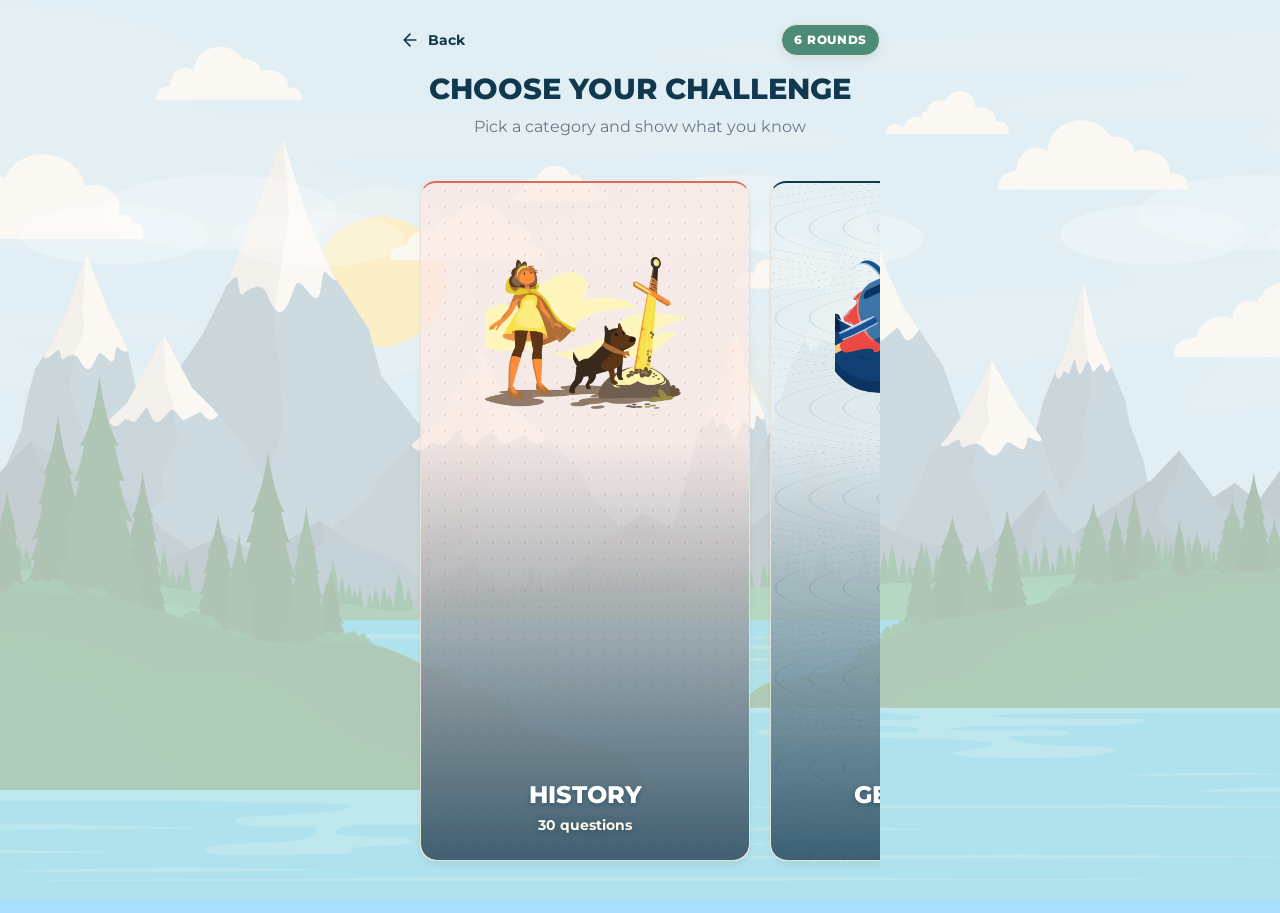
==== categories.html @ e0f42712 "Final project submission" ====
<!DOCTYPE html>
<html lang="en">
<head>
	<!-- Ilagay ito sa loob ng <head> -->
	<meta charset="UTF-8">
	<meta name="viewport" content="width=device-width, initial-scale=1.0">
	<meta name="theme-color" content="#F9F5EE">
	<meta name="description" content="Choose a Pinoy Quiz category and show what you know.">
	<title data-i18n="categoriesPageTitle">Choose a Category | Pinoy Quiz</title>
	<link rel="manifest" href="manifest.json">
	<link rel="stylesheet" href="style.css">
	<link rel="stylesheet" href="categories.css">
	<link rel="stylesheet" href="https://cdnjs.cloudflare.com/ajax/libs/font-awesome/6.5.2/css/all.min.css">
	<script src="i18n.js" defer></script>
	<script src="audio-controller.js" defer></script>
</head>

<body>
	<div class="clouds" aria-hidden="true"></div>
	<main class="categories-page categories-screen">
		<div class="page-toolbar">
			<a class="back-link" href="home.html">
				<svg aria-hidden="true" viewBox="0 0 24 24" fill="none">
					<path d="M19 12H5m0 0 7 7m-7-7 7-7" stroke="currentColor" stroke-width="2" stroke-linecap="round" stroke-linejoin="round" />
				</svg>
				<span data-i18n="back">Back</span>
			</a>
			<span class="rounds-badge" data-i18n="rounds" data-i18n-count="6">6 ROUNDS</span>
		</div>

		<header class="page-heading">
			<h1 data-i18n="categoriesHeading">PILI NG HAMON</h1>
			<p data-i18n="categoriesSubtitle">Pick a category and show what you know</p>
		</header>

		<section class="category-grid" aria-label="Quiz categories">
			<a class="category-card" href="quiz.html?category=HISTORY">
				<div class="category-content">
					<div class="card-animation"><img src="assets/animations/history.webp" alt="History"></div>
					<div class="category-copy">
						<span class="category-name" data-i18n="history">HISTORY</span>
						<span class="category-count" data-i18n="questionCount" data-i18n-count="30">30 questions</span>
					</div>
				</div>
			</a>
			<a class="category-card" href="quiz.html?category=GEOGRAPHY">
				<div class="category-content">
					<div class="card-animation"><img src="assets/animations/geography.webp" alt="Geography"></div>
					<div class="category-copy">
						<span class="category-name" data-i18n="geography">GEOGRAPHY</span>
						<span class="category-count" data-i18n="questionCount" data-i18n-count="30">30 questions</span>
					</div>
				</div>
			</a>
			<a class="category-card" href="quiz.html?category=MUSIC%2FARTS">
				<div class="category-content">
					<div class="card-animation"><img src="assets/animations/music_arts.webp" alt="Music and Arts"></div>
					<div class="category-copy">
						<span class="category-name" data-i18n="musicArts">MUSIC/ARTS</span>
						<span class="category-count" data-i18n="questionCount" data-i18n-count="30">30 questions</span>
					</div>
				</div>
			</a>
			<a class="category-card" href="quiz.html?category=SOCIAL%20CULTURE">
				<div class="category-content">
					<div class="card-animation"><img src="assets/animations/social_culture.webp" alt="Social Culture"></div>
					<div class="category-copy">
						<span class="category-name" data-i18n="socialCulture">SOCIAL CULTURE</span>
						<span class="category-count" data-i18n="questionCount" data-i18n-count="30">30 questions</span>
					</div>
				</div>
			</a>
			<a class="category-card" href="quiz.html?category=FOOD">
				<div class="category-content">
					<div class="card-animation"><img src="assets/animations/food.webp" alt="Food"></div>
					<div class="category-copy">
						<span class="category-name" data-i18n="food">FOOD</span>
						<span class="category-count" data-i18n="questionCount" data-i18n-count="30">30 questions</span>
					</div>
				</div>
			</a>
			<a class="category-card" href="quiz.html?category=LOGO%20QUIZ">
				<div class="category-content">
					<div class="card-animation"><img src="assets/animations/logo.webp" alt="Logo Quiz"></div>
					<div class="category-copy">
						<span class="category-name" data-i18n="logoQuiz">LOGO QUIZ</span>
						<span class="category-count" data-i18n="questionCount" data-i18n-count="30">30 questions</span>
					</div>
				</div>
			</a>
		</section>
	</main>
	<audio id="background-audio" loop preload="auto" hidden></audio>
</body>
</html>
---- style.css ----
@import url("https://fonts.googleapis.com/css2?family=Montserrat:wght@400;500;600;700;800;900&display=swap");

:root {
    color-scheme: light;
    font-family: "Montserrat", "Trebuchet MS", sans-serif;
    font-synthesis: none;
    text-rendering: optimizeLegibility;
    -webkit-font-smoothing: antialiased;
    -moz-osx-font-smoothing: grayscale;

    --navy: #10384F;
    --white: #FFFFFF;
    --light-cream: #F9F5EE;
    --border-grey: #E8E2D6;
    --gold-accent: #F4B942;
    --muted-green: #4C8B77;
    --soft-red: #DD6B55;
    --text-grey: #687887;
}

* {
    box-sizing: border-box;
}

html {
    min-height: 100%;
}

body {
    position: relative;
    isolation: isolate;
    min-width: 320px;
    min-height: 100vh;
    min-height: 100svh;
    margin: 0;
    padding: 0;
    background-color: #A8DEFF;
    background-image:
        linear-gradient(rgba(249, 245, 238, 0.7), rgba(249, 245, 238, 0.7)),
        url("assets/decor/mountain-landscape.svg");
    background-size: cover;
    background-position: center;
    background-attachment: fixed;
    color: var(--navy);
}

h1,
h2,
h3,
h4,
h5,
h6 {
    font-family: "Montserrat", "Trebuchet MS", sans-serif;
    font-weight: 800;
    text-align: center;
    text-transform: uppercase;
}

.clouds {
    position: fixed;
    z-index: -1;
    top: 7%;
    left: 0;
    width: 200%;
    height: 220px;
    background-image:
        radial-gradient(ellipse 95px 30px at 22% 78%, rgba(255, 255, 255, 0.62) 98%, transparent 100%),
        radial-gradient(ellipse 120px 38px at 42% 68%, rgba(255, 255, 255, 0.58) 98%, transparent 100%),
        radial-gradient(ellipse 88px 28px at 61% 80%, rgba(255, 255, 255, 0.62) 98%, transparent 100%);
    background-repeat: repeat-x;
    background-size: 520px 220px;
    animation: drift 60s linear infinite;
    opacity: 0.48;
    pointer-events: none;
}

@keyframes drift {
    from { transform: translateX(0); }
    to { transform: translateX(-50%); }
}

.loading-spinner {
    position: fixed;
    z-index: 10000;
    inset: 0;
    display: grid;
    place-items: center;
    background: rgba(249, 245, 238, 0.78);
    -webkit-backdrop-filter: blur(3px);
    backdrop-filter: blur(3px);
    opacity: 0;
    visibility: hidden;
    pointer-events: none;
    transition: opacity 240ms ease, visibility 0s linear 240ms;
}

.loading-spinner.is-active {
    opacity: 1;
    visibility: visible;
    pointer-events: auto;
    transition: opacity 240ms ease;
}

.loading-spinner__ring {
    width: 52px;
    height: 52px;
    border: 4px solid color-mix(in srgb, var(--navy) 18%, transparent);
    border-top-color: var(--navy);
    border-right-color: var(--gold-accent);
    border-radius: 50%;
    animation: loading-spin 720ms linear infinite;
}

@keyframes loading-spin {
    to { transform: rotate(360deg); }
}

button {
    font: inherit;
}

.app-container {
    position: relative;
    isolation: isolate;
    display: flex;
    flex-direction: column;
    justify-content: center;
    width: min(100% - 40px, 420px);
    min-height: 100vh;
    min-height: 100svh;
    margin: 0 auto;
    padding: 44px 28px 32px;
    border: 1px solid color-mix(in srgb, var(--white) 80%, transparent);
    border-radius: 24px;
    background: rgba(249, 245, 238, 0.68);
    box-shadow: 0 12px 36px color-mix(in srgb, var(--navy) 7%, transparent);
    -webkit-backdrop-filter: blur(10px);
    backdrop-filter: blur(10px);
    text-align: center;
}

.brand {
    display: flex;
    flex-direction: column;
    align-items: center;
    justify-content: center;
    gap: 10px;
    margin-bottom: 42px;
}

.brand-logo {
    display: block;
    width: 60px;
    height: auto;
}

.brand-copy {
    text-align: center;
}

.brand-name,
.brand p {
    margin: 0;
}

.brand-name {
    font-size: 0.95rem;
    font-weight: 800;
    letter-spacing: 0.08em;
    text-shadow: 0 2px 8px color-mix(in srgb, var(--navy) 16%, transparent);
}

.brand p {
    margin-top: 4px;
    color: var(--text-grey);
    font-size: 0.72rem;
    font-weight: 700;
    letter-spacing: 0.12em;
}

.welcome h1 {
    margin: 0;
    font-size: clamp(2rem, 8vw, 2.65rem);
    line-height: 1.1;
    text-shadow: 0 3px 10px color-mix(in srgb, var(--navy) 14%, transparent);
}

.subtitle {
    max-width: 340px;
    margin: 14px auto 32px;
    color: var(--text-grey);
    font-size: 1rem;
    line-height: 1.6;
}

.menu-list {
    display: grid;
    gap: 14px;
}

.menu-button {
    display: flex;
    align-items: center;
    justify-content: center;
    gap: 12px;
    width: 100%;
    min-height: 62px;
    padding: 16px 20px;
    border: 1px solid var(--border-grey);
    border-radius: 16px;
    background: var(--navy);
    box-shadow: 0 4px 12px color-mix(in srgb, var(--navy) 8%, transparent);
    color: var(--white);
    cursor: pointer;
    font-size: 0.9rem;
    font-weight: 800;
    letter-spacing: 0.06em;
    text-decoration: none;
    transition: all 0.3s ease;
}

.menu-button img {
    display: block;
    flex: 0 0 26px;
    width: 26px;
    height: 26px;
    object-fit: contain;
    filter: invert(76%) sepia(56%) saturate(541%) hue-rotate(357deg) brightness(102%) contrast(94%);
    transition: filter 0.3s ease;
}

.menu-button span {
    line-height: 1.2;
}

.menu-button:hover {
    transform: translateY(-2px);
    box-shadow: 0 7px 16px color-mix(in srgb, var(--navy) 13%, transparent);
    background-color: var(--navy);
    color: var(--white);
}

.menu-button:active {
    transform: translateY(0);
    background-color: var(--navy);
    color: var(--white);
}

.menu-button:hover img,
.menu-button:active img {
    filter: invert(76%) sepia(56%) saturate(541%) hue-rotate(357deg) brightness(102%) contrast(94%);
}

.menu-button:focus-visible {
    outline: 3px solid var(--text-grey);
    outline-offset: 3px;
}

.footer {
    display: flex;
    align-items: center;
    justify-content: center;
    gap: 8px;
    margin-top: 30px;
    color: var(--text-grey);
    font-size: 0.85rem;
}

.status-dot {
    width: 8px;
    height: 8px;
    border-radius: 50%;
    background: var(--muted-green);
}

body .menu-button,
body .option-button,
body .next-button,
body .modal-action,
body .modal-icon-button,
body .back-home,
body .reset-button,
body .home-button {
    background-color: var(--navy);
    border-color: var(--gold-accent);
    color: var(--white);
    box-shadow: 0 5px 0 color-mix(in srgb, var(--navy) 82%, black),
        0 8px 16px color-mix(in srgb, var(--navy) 18%, transparent);
}

body .menu-button img,
body .menu-button:hover img,
body .menu-button:active img {
    filter: invert(76%) sepia(56%) saturate(541%) hue-rotate(357deg) brightness(102%) contrast(94%);
}

body .option-key {
    background: var(--gold-accent);
    color: var(--navy);
}

body .modal-icon-button {
    color: var(--gold-accent);
}

body .menu-button:hover,
body .option-button:hover:not(:disabled),
body .next-button:hover:not(:disabled),
body .modal-action:hover,
body .modal-icon-button:hover,
body .back-home:hover,
body .reset-button:hover,
body .home-button:hover {
    transform: translateY(-2px) scale(1.015);
}

body .menu-button,
body .option-button,
body .next-button,
body .modal-action,
body .modal-icon-button,
body .back-home,
body .reset-button,
body .home-button {
    background-color: var(--navy);
    color: var(--white);
    box-shadow: 0 5px 0 color-mix(in srgb, var(--navy) 82%, black),
        0 8px 16px color-mix(in srgb, var(--navy) 18%, transparent);
}

body .option-key {
    background: var(--gold-accent);
    color: var(--navy);
}

body .modal-icon-button {
    color: var(--gold-accent);
}

body .menu-button:hover,
body .option-button:hover:not(:disabled),
body .next-button:hover:not(:disabled),
body .modal-action:hover,
body .modal-icon-button:hover,
body .back-home:hover,
body .reset-button:hover,
body .home-button:hover {
    transform: translateY(-2px) scale(1.015);
}

@media (max-width: 420px) {
    .app-container {
        width: 90%;
        max-width: 400px;
        padding-top: 32px;
    }

    .brand {
        margin-bottom: 38px;
    }
}

@media (max-width: 380px) {
    .app-container {
        padding-right: 18px;
        padding-left: 18px;
    }

    .menu-list {
        gap: 11px;
    }

    .menu-button {
        min-height: 56px;
        gap: 10px;
        padding: 13px 15px;
        font-size: 0.84rem;
    }

    .menu-button img {
        flex-basis: 24px;
        width: 24px;
        height: 24px;
    }
}

@media (prefers-reduced-motion: reduce) {
    *,
    *::before,
    *::after {
        scroll-behavior: auto !important;
        transition-duration: 0.01ms !important;
    }

    .clouds {
        animation: none;
    }

    .loading-spinner,
    .loading-spinner.is-active {
        transition: none;
    }

    .loading-spinner__ring {
        animation: none;
    }
}
---- categories.css ----
:root {
	--history-tint: #FBE9E4;
	--geography-tint: #E5F0F4;
	--music-arts-tint: #FBE9E4;
	--social-culture-tint: #E5F0EB;
	--food-tint: #FFF2D5;
	--logo-quiz-tint: #E8F0F3;
}

.card {
  background-color: transparent;
  border: 1px solid var(--border-grey);
  color: var(--navy);
  border-radius: 16px;
  box-shadow: 0 4px 6px rgba(0,0,0,0.05);
}

html,
body {
	min-height: 100vh;
	margin: 0;
	padding: 0;
}

.badge {
	background-color: var(--muted-green);
	color: var(--white);
}

.categories-page {
	position: relative;
	isolation: isolate;
	width: min(100% - 40px, 480px);
	min-height: 100vh;
	min-height: 100svh;
	margin: 0 auto;
	padding: 20px 0 32px;
	background-color: transparent !important;
}

.page-toolbar {
	display: flex;
	align-items: center;
	justify-content: space-between;
	min-height: 40px;
}

.back-link {
	display: inline-flex;
	align-items: center;
	gap: 8px;
	min-height: 40px;
	color: var(--navy);
	font-size: 0.9rem;
	font-weight: 700;
	text-decoration: none;
}

.back-link svg {
	display: block;
	width: 20px;
	height: 20px;
}

.back-link:focus-visible {
	border-radius: 4px;
	outline: 3px solid var(--text-grey);
	outline-offset: 3px;
}

.rounds-badge {
	padding: 8px 12px;
	border: 1px solid var(--border-grey);
	border-radius: 999px;
	background: var(--muted-green);
	box-shadow: 0 4px 12px color-mix(in srgb, var(--navy) 8%, transparent);
	color: var(--white);
	font-size: 0.72rem;
	font-weight: 800;
	letter-spacing: 0.06em;
}

.page-heading {
	margin: 12px 0 22px;
	text-align: center;
}

.page-heading h1 {
	margin: 0;
	color: var(--navy);
	font-family: "Montserrat", "Trebuchet MS", sans-serif;
	font-size: 1.8rem;
	font-weight: 800;
	line-height: 1.15;
	text-transform: uppercase;
}

.page-heading p {
	margin: 10px 0 0;
	color: var(--text-grey);
	font-size: 1rem;
	line-height: 1.5;
}

.category-grid {
	position: relative;
	isolation: isolate;
	display: flex;
	flex-direction: row;
	overflow-x: auto;
	scroll-snap-type: x mandatory;
	gap: 20px;
	max-width: 600px;
	height: 80vh;
	margin: 0 auto;
	padding: 20px;
	scrollbar-width: none;
	background-color: transparent !important;
}

.category-grid::-webkit-scrollbar {
	display: none;
}

.category-grid::before {
	position: absolute;
	z-index: -1;
	top: 50%;
	left: 50%;
	width: min(74vw, 340px);
	aspect-ratio: 1;
	border: 1px solid color-mix(in srgb, var(--gold-accent) 14%, transparent);
	border-radius: 50%;
	box-shadow:
		0 0 0 20px color-mix(in srgb, var(--gold-accent) 3%, transparent),
		0 0 0 40px color-mix(in srgb, var(--gold-accent) 2%, transparent);
	content: "";
	pointer-events: none;
	transform: translate(-50%, -50%);
}

.category-card {
	display: flex;
	flex-direction: column;
	align-items: stretch;
	flex: 0 0 75%;
	height: 100%;
	min-height: 360px;
	gap: 0;
	min-width: 0;
	position: relative;
	z-index: 1;
	overflow: hidden;
	padding: 25px;
	scroll-snap-align: center;
	border: 1px solid var(--border-grey);
	border-radius: 16px;
	background: transparent;
	box-shadow: 0 4px 6px rgba(0, 0, 0, 0.05);
	color: var(--navy);
	cursor: pointer;
	font: inherit;
	text-decoration: none;
	transition: transform 160ms ease, box-shadow 160ms ease;
}

.category-card::after {
	position: absolute;
	inset: 38% 0 0;
	border-radius: inherit;
	background: linear-gradient(to bottom, transparent, color-mix(in srgb, var(--navy) 78%, transparent));
	content: "";
	pointer-events: none;
}

.category-card:hover {
	position: relative;
	z-index: 1;
	transform: scale(1.02);
	box-shadow: 0 8px 20px color-mix(in srgb, var(--navy) 16%, transparent);
}

.category-card:active {
	transform: scale(1);
}

.category-card:nth-child(1) {
	border-top: 2px solid var(--soft-red);
}

.category-card:nth-child(2) {
	border-top: 2px solid var(--navy);
}

.category-card:nth-child(3) {
	border-top: 2px solid var(--soft-red);
}

.category-card:nth-child(4) {
	border-top: 2px solid var(--gold-accent);
}

.category-card:nth-child(5) {
	border-top: 2px solid var(--text-grey);
}

.category-card:nth-child(6) {
	border-top: 2px solid var(--navy);
}

.category-card:nth-child(1) {
	background-color: color-mix(in srgb, var(--history-tint) 76%, transparent);
	background-image: radial-gradient(circle, color-mix(in srgb, var(--soft-red) 18%, transparent) 1.4px, transparent 1.5px);
	background-size: 16px 16px;
}

.category-card:nth-child(2) {
	background-color: color-mix(in srgb, var(--geography-tint) 76%, transparent);
	background-image: repeating-radial-gradient(ellipse at 100% 50%, transparent 0 16px, color-mix(in srgb, var(--navy) 9%, transparent) 17px 18px, transparent 19px 34px);
	background-size: 100% 90px;
}

.category-card:nth-child(3) {
	background-color: color-mix(in srgb, var(--music-arts-tint) 76%, transparent);
	background-image:
		radial-gradient(circle at 22% 24%, color-mix(in srgb, var(--soft-red) 15%, transparent) 0 2px, transparent 3px),
		repeating-radial-gradient(circle at 72% 74%, transparent 0 14px, color-mix(in srgb, var(--soft-red) 10%, transparent) 15px 16px, transparent 17px 28px);
}

.category-card:nth-child(4) {
	background-color: color-mix(in srgb, var(--social-culture-tint) 76%, transparent);
	background-image: repeating-linear-gradient(135deg, transparent 0 12px, color-mix(in srgb, var(--muted-green) 11%, transparent) 12px 14px, transparent 14px 26px);
}

.category-card:nth-child(5) {
	background-color: color-mix(in srgb, var(--food-tint) 76%, transparent);
	background-image: conic-gradient(from 30deg at 50% 50%, color-mix(in srgb, var(--gold-accent) 13%, transparent) 0deg 60deg, transparent 60deg 120deg, color-mix(in srgb, var(--gold-accent) 13%, transparent) 120deg 180deg, transparent 180deg 240deg, color-mix(in srgb, var(--gold-accent) 13%, transparent) 240deg 300deg, transparent 300deg 360deg);
	background-size: 28px 28px;
}

.category-card:nth-child(6) {
	background-color: color-mix(in srgb, var(--logo-quiz-tint) 76%, transparent);
	background-image:
		linear-gradient(color-mix(in srgb, var(--navy) 8%, transparent) 1px, transparent 1px),
		linear-gradient(90deg, color-mix(in srgb, var(--navy) 8%, transparent) 1px, transparent 1px);
	background-size: 22px 22px;
}

.category-card:focus-visible {
	outline: 3px solid var(--text-grey);
	outline-offset: 3px;
}

.category-content {
	display: flex;
	flex-direction: column;
	flex: 1;
	align-items: center;
	justify-content: space-between;
	width: 100%;
	position: relative;
	z-index: 1;
}

.card-animation {
	display: flex;
	align-items: center;
	justify-content: center;
	width: 100%;
	height: 250px;
	flex: 0 0 250px;
	overflow: hidden;
	background: transparent;
	}

.card-animation img {
	display: block;
	width: 200px;
	height: 200px;
	border-radius: 16px;
	object-fit: cover;
}

.category-copy {
	display: flex;
	flex-direction: column;
	align-items: center;
	gap: 8px;
	width: 100%;
	min-width: 0;
	text-align: center;
}

.category-name {
	font-size: 1.5rem;
	font-weight: 800;
	line-height: 1.1;
	text-align: center;
	text-wrap: balance;
	color: var(--white);
	text-shadow: 0 2px 5px color-mix(in srgb, var(--navy) 45%, transparent);
}

.category-count {
	color: color-mix(in srgb, var(--white) 88%, var(--gold-accent));
	font-size: 0.9rem;
	font-weight: 700;
	line-height: 1.3;
	text-align: center;
	text-shadow: 0 1px 6px color-mix(in srgb, var(--navy) 55%, transparent);
}

@media (max-width: 420px) {
	.categories-page {
		width: min(100% - 32px, 480px);
		padding-top: 16px;
	}

	.page-heading {
		margin: 10px 0 18px;
	}

	.category-name {
		font-size: 1.25rem;
	}
}

@media (max-width: 349px) {
	.categories-page {
		width: 100%;
		padding: 12px 0 24px;
	}

	.category-grid {
		gap: 14px;
		padding: 16px;
	}
}

@media (prefers-reduced-motion: reduce) {
	.category-card {
		transition-duration: 0.01ms;
	}
}
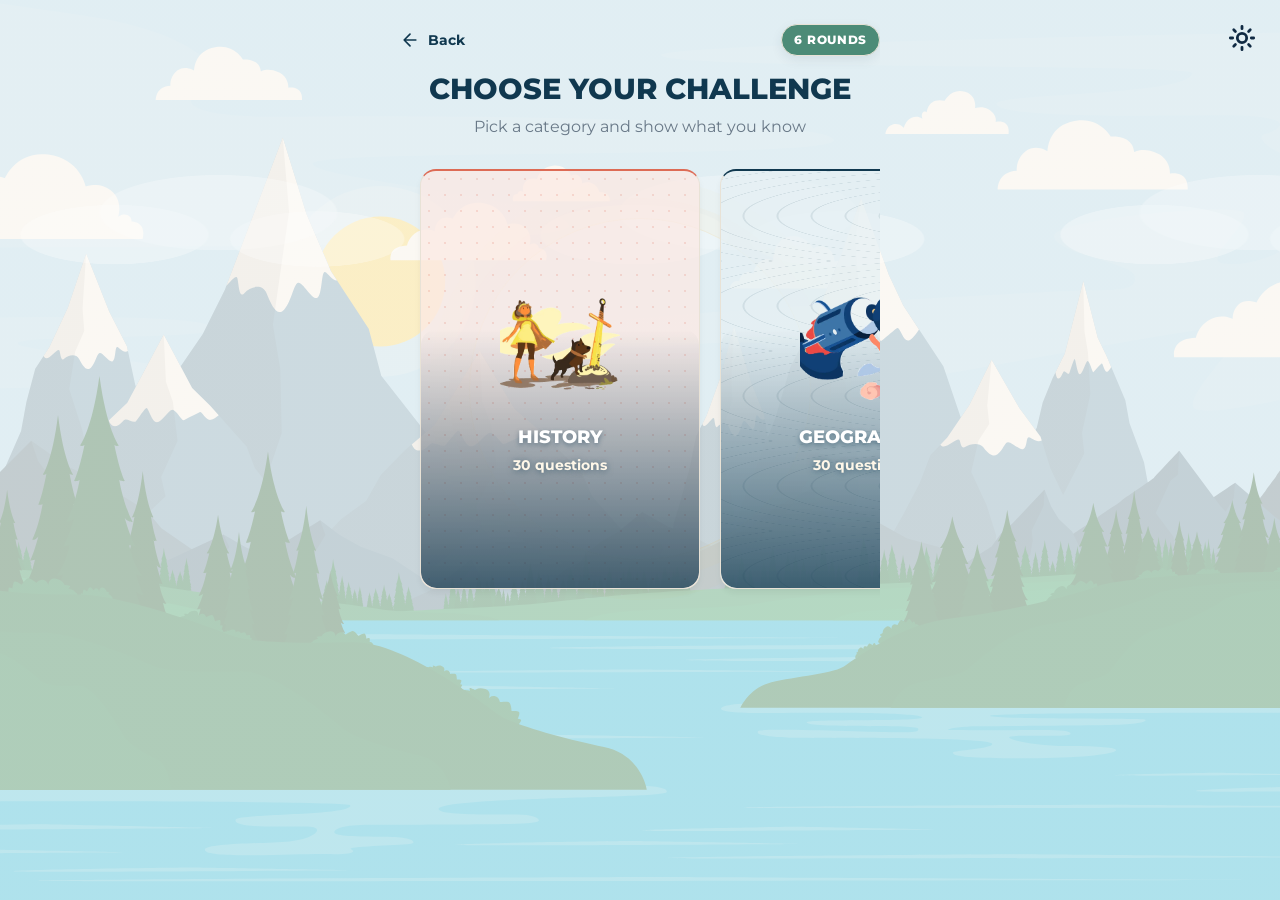
==== commit 2571129f: "Fix horizontal slider layout and optimize animations" ====
--- a/categories.html
+++ b/categories.html
@@ -11,13 +11,17 @@
 	<link rel="stylesheet" href="style.css">
 	<link rel="stylesheet" href="categories.css">
 	<link rel="stylesheet" href="https://cdnjs.cloudflare.com/ajax/libs/font-awesome/6.5.2/css/all.min.css">
+	<script src="theme.js"></script>
 	<script src="i18n.js" defer></script>
 	<script src="audio-controller.js" defer></script>
 </head>
 
-<body>
+<body class="categories-screen">
+	<button class="theme-toggle-btn" id="theme-toggle" type="button" aria-label="Switch to dark mode" aria-pressed="false">
+		<img id="theme-icon" src="assets/decor/sun.svg" alt="Theme Toggle">
+	</button>
 	<div class="clouds" aria-hidden="true"></div>
-	<main class="categories-page categories-screen">
+	<main class="categories-page">
 		<div class="page-toolbar">
 			<a class="back-link" href="home.html">
 				<svg aria-hidden="true" viewBox="0 0 24 24" fill="none">
--- a/style.css
+++ b/style.css
@@ -42,6 +42,192 @@
     background-position: center;
     background-attachment: fixed;
     color: var(--navy);
+}
+
+html.dark-mode,
+body.dark-mode {
+    color-scheme: dark;
+    --navy: #F9F5EE;
+    --white: #14232E;
+    --light-cream: #0B161E;
+    --border-grey: #243B4A;
+    --text-grey: #A0B2C0;
+}
+
+html.dark-mode body,
+body.dark-mode {
+    background-color: #0B161E;
+    background-image:
+        linear-gradient(rgba(11, 22, 30, 0.65), rgba(11, 22, 30, 0.65)),
+        url("assets/decor/night-landscape.svg");
+    background-size: cover;
+    background-position: center;
+    background-attachment: fixed;
+}
+
+html.dark-mode body.splash-screen,
+body.dark-mode.splash-screen {
+    background-color: #0B161E;
+    background-image:
+        linear-gradient(rgba(11, 22, 30, 0.65), rgba(11, 22, 30, 0.65)),
+        url("assets/decor/night-landscape.svg");
+    background-size: cover;
+    background-position: center;
+    background-attachment: fixed;
+}
+
+.theme-toggle-btn {
+    position: fixed;
+    z-index: 9999;
+    top: 16px;
+    right: 16px;
+    display: grid;
+    width: 44px;
+    height: 44px;
+    padding: 0;
+    place-items: center;
+    border: 0;
+    border-radius: 50%;
+    background: transparent;
+    cursor: pointer;
+}
+
+.theme-toggle-btn:focus-visible {
+    outline: 3px solid var(--gold-accent);
+    outline-offset: 3px;
+}
+
+#theme-icon {
+    display: block;
+    width: 28px;
+    height: 28px;
+    background: transparent !important;
+    object-fit: contain;
+    transform: rotate(0);
+    transition: transform 0.5s cubic-bezier(0.4, 0, 0.2, 1);
+}
+
+.theme-toggle-btn.is-spinning #theme-icon {
+    transform: rotate(-360deg);
+}
+
+.stars-container {
+    position: fixed;
+    z-index: -1;
+    inset: 0;
+    display: none;
+    overflow: hidden;
+    pointer-events: none;
+}
+
+html.dark-mode .stars-container,
+body.dark-mode .stars-container {
+    display: block;
+}
+
+.stars-container span {
+    position: absolute;
+    top: 10%;
+    right: -180px;
+    display: block;
+    width: 180px;
+    height: 2px;
+    border-radius: 999px;
+    background: linear-gradient(90deg, transparent, rgba(249, 245, 238, 0.95));
+    box-shadow: 0 0 8px rgba(249, 245, 238, 0.75);
+    opacity: 0;
+    transform: rotate(-45deg);
+    animation: shooting-star 5s linear infinite;
+}
+
+.stars-container span:nth-child(2) {
+    top: 34%;
+    right: -210px;
+    width: 210px;
+    animation-delay: 1.7s;
+}
+
+.stars-container span:nth-child(3) {
+    top: 61%;
+    right: -145px;
+    width: 145px;
+    animation-delay: 3.35s;
+}
+
+@keyframes shooting-star {
+    0% {
+        opacity: 0;
+        transform: translate(0, 0) rotate(-45deg);
+    }
+    7% {
+        opacity: 0.9;
+    }
+    38%,
+    100% {
+        opacity: 0;
+        transform: translate(-110vw, 78vh) rotate(-45deg);
+    }
+}
+
+html.dark-mode .clouds,
+body.dark-mode .clouds {
+    display: none;
+}
+
+html.dark-mode .app-container,
+html.dark-mode .help-card,
+html.dark-mode .settings-card,
+html.dark-mode .question-card,
+html.dark-mode .leaderboard-panel,
+html.dark-mode .level-modal {
+    border-color: var(--border-grey);
+    background: rgba(20, 35, 46, 0.88);
+    color: var(--navy);
+}
+
+html.dark-mode .question-image,
+html.dark-mode .level-label,
+html.dark-mode #language-select,
+html.dark-mode #musicSelector,
+html.dark-mode .score-name-field input,
+html.dark-mode .scores-table th {
+    border-color: var(--border-grey);
+    background: rgba(20, 35, 46, 0.92);
+    color: var(--navy);
+}
+
+html.dark-mode .category-card {
+    border-color: var(--border-grey);
+    background-color: rgba(20, 35, 46, 0.88) !important;
+    background-image: none;
+}
+
+html.dark-mode .category-card::after {
+    background: linear-gradient(to bottom, transparent, rgba(0, 0, 0, 0.5));
+}
+
+html.dark-mode .category-name,
+html.dark-mode .category-count {
+    color: var(--navy);
+}
+
+html.dark-mode body .menu-button,
+html.dark-mode body .option-button,
+html.dark-mode body .next-button,
+html.dark-mode body .modal-action,
+html.dark-mode body .modal-icon-button,
+html.dark-mode body .back-home,
+html.dark-mode body .reset-button,
+html.dark-mode body .home-button,
+html.dark-mode body .empty-state-button {
+    border-color: var(--gold-accent);
+    background-color: var(--white);
+    color: var(--navy);
+}
+
+html.dark-mode .modal-icon-button,
+html.dark-mode .modal-icon-button svg {
+    color: var(--gold-accent);
 }
 
 h1,
--- a/categories.css
+++ b/categories.css
@@ -22,19 +22,31 @@
 	padding: 0;
 }
 
+body.categories-screen {
+	height: 100vh;
+	height: 100svh;
+	overflow: hidden;
+	background-size: cover;
+	background-position: center;
+	background-attachment: scroll;
+}
+
 .badge {
 	background-color: var(--muted-green);
 	color: var(--white);
 }
 
 .categories-page {
+	display: flex;
+	flex-direction: column;
 	position: relative;
 	isolation: isolate;
 	width: min(100% - 40px, 480px);
-	min-height: 100vh;
-	min-height: 100svh;
+	height: 100vh;
+	height: 100svh;
 	margin: 0 auto;
-	padding: 20px 0 32px;
+	padding: 20px 0 0;
+	overflow: hidden;
 	background-color: transparent !important;
 }
 
@@ -81,7 +93,7 @@
 }
 
 .page-heading {
-	margin: 12px 0 22px;
+	margin: 12px 0 10px;
 	text-align: center;
 }
 
@@ -106,15 +118,20 @@
 	position: relative;
 	isolation: isolate;
 	display: flex;
-	flex-direction: row;
+	flex: 0 1 480px;
+	align-items: stretch;
+	gap: 20px;
+	min-height: 220px;
+	max-height: 480px;
+	width: 100%;
+	margin: 0 auto;
+	padding: 20px 20px 40px;
 	overflow-x: auto;
+	overflow-y: hidden;
 	scroll-snap-type: x mandatory;
-	gap: 20px;
-	max-width: 600px;
-	height: 80vh;
-	margin: 0 auto;
-	padding: 20px;
+	-webkit-overflow-scrolling: touch;
 	scrollbar-width: none;
+	will-change: transform;
 	background-color: transparent !important;
 }
 
@@ -143,15 +160,16 @@
 	display: flex;
 	flex-direction: column;
 	align-items: stretch;
-	flex: 0 0 75%;
+	flex: 0 0 280px;
+	width: 280px;
 	height: 100%;
-	min-height: 360px;
+	min-height: 0;
 	gap: 0;
 	min-width: 0;
 	position: relative;
 	z-index: 1;
 	overflow: hidden;
-	padding: 25px;
+	padding: 10px;
 	scroll-snap-align: center;
 	border: 1px solid var(--border-grey);
 	border-radius: 16px;
@@ -161,7 +179,6 @@
 	cursor: pointer;
 	font: inherit;
 	text-decoration: none;
-	transition: transform 160ms ease, box-shadow 160ms ease;
 }
 
 .category-card::after {
@@ -174,14 +191,7 @@
 }
 
 .category-card:hover {
-	position: relative;
-	z-index: 1;
-	transform: scale(1.02);
-	box-shadow: 0 8px 20px color-mix(in srgb, var(--navy) 16%, transparent);
-}
-
-.category-card:active {
-	transform: scale(1);
+	box-shadow: 0 4px 10px color-mix(in srgb, var(--navy) 12%, transparent);
 }
 
 .category-card:nth-child(1) {
@@ -256,7 +266,8 @@
 	flex-direction: column;
 	flex: 1;
 	align-items: center;
-	justify-content: space-between;
+	justify-content: center;
+	gap: 4px;
 	width: 100%;
 	position: relative;
 	z-index: 1;
@@ -267,16 +278,17 @@
 	align-items: center;
 	justify-content: center;
 	width: 100%;
-	height: 250px;
-	flex: 0 0 250px;
+	height: 140px;
+	flex: 0 0 140px;
+	padding: 10px;
 	overflow: hidden;
 	background: transparent;
 	}
 
 .card-animation img {
 	display: block;
-	width: 200px;
-	height: 200px;
+	width: min(100%, 120px);
+	height: 120px;
 	border-radius: 16px;
 	object-fit: cover;
 }
@@ -288,11 +300,12 @@
 	gap: 8px;
 	width: 100%;
 	min-width: 0;
+	padding: 10px;
 	text-align: center;
 }
 
 .category-name {
-	font-size: 1.5rem;
+	font-size: 18px;
 	font-weight: 800;
 	line-height: 1.1;
 	text-align: center;
@@ -320,12 +333,9 @@
 		margin: 10px 0 18px;
 	}
 
-	.category-name {
-		font-size: 1.25rem;
-	}
-}
-
-@media (max-width: 349px) {
+}
+
+@media (max-width: 359px) {
 	.categories-page {
 		width: 100%;
 		padding: 12px 0 24px;
@@ -333,12 +343,13 @@
 
 	.category-grid {
 		gap: 14px;
-		padding: 16px;
+		padding-right: 16px;
+		padding-left: 16px;
 	}
 }
 
 @media (prefers-reduced-motion: reduce) {
-	.category-card {
-		transition-duration: 0.01ms;
-	}
-}
+	.category-grid {
+		scroll-behavior: auto;
+	}
+}
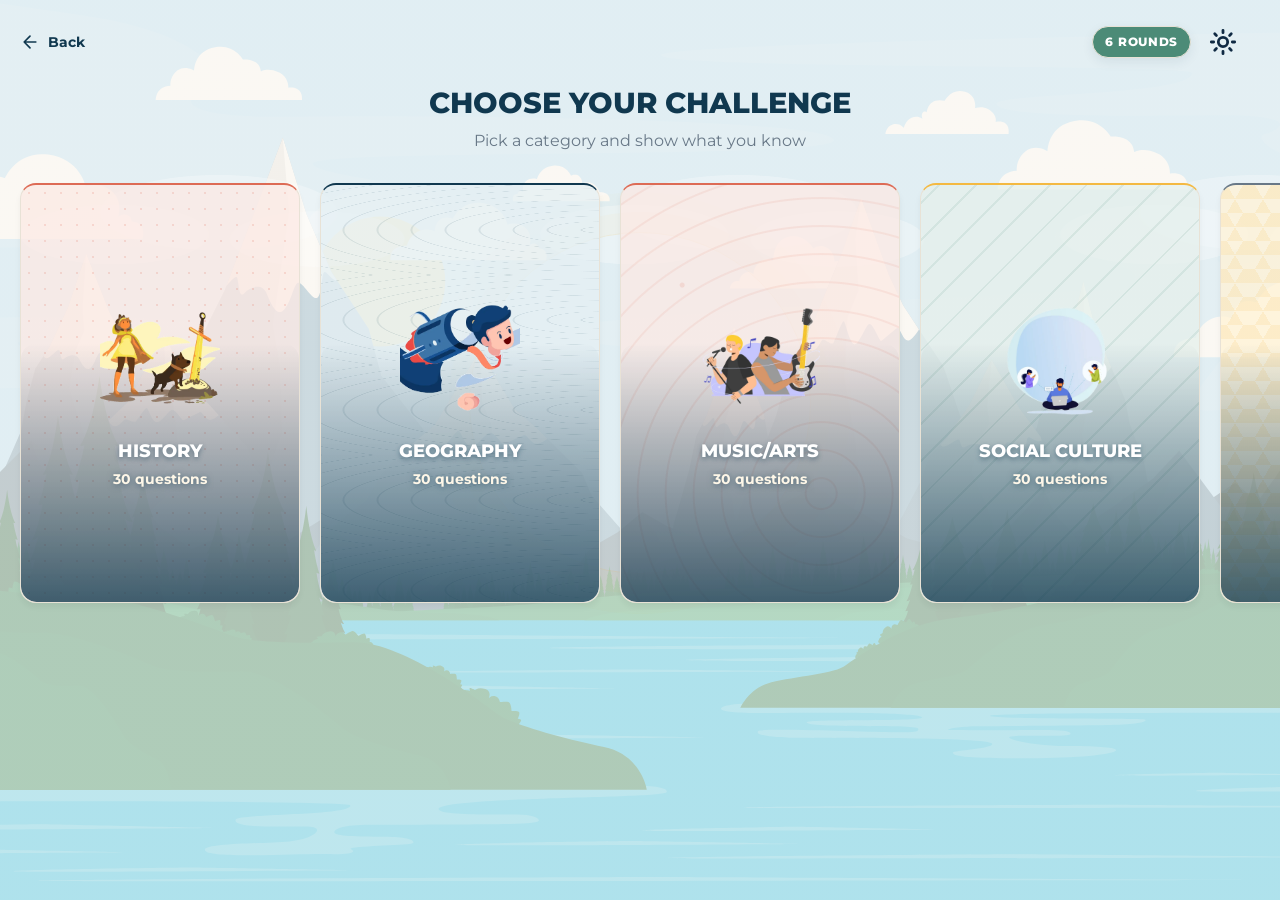
==== commit 5d8b7066: "Fixed audio delay and header spacing" ====
--- a/categories.html
+++ b/categories.html
@@ -17,9 +17,6 @@
 </head>
 
 <body class="categories-screen">
-	<button class="theme-toggle-btn" id="theme-toggle" type="button" aria-label="Switch to dark mode" aria-pressed="false">
-		<img id="theme-icon" src="assets/decor/sun.svg" alt="Theme Toggle">
-	</button>
 	<div class="clouds" aria-hidden="true"></div>
 	<main class="categories-page">
 		<div class="page-toolbar">
@@ -29,7 +26,12 @@
 				</svg>
 				<span data-i18n="back">Back</span>
 			</a>
-			<span class="rounds-badge" data-i18n="rounds" data-i18n-count="6">6 ROUNDS</span>
+			<div class="toolbar-actions">
+				<span class="rounds-badge" data-i18n="rounds" data-i18n-count="6">6 ROUNDS</span>
+				<button class="theme-toggle-btn" id="theme-toggle" type="button" aria-label="Switch to dark mode" aria-pressed="false">
+					<img id="theme-icon" src="assets/decor/sun.svg" alt="Theme Toggle">
+				</button>
+			</div>
 		</div>
 
 		<header class="page-heading">
--- a/categories.css
+++ b/categories.css
@@ -41,11 +41,11 @@
 	flex-direction: column;
 	position: relative;
 	isolation: isolate;
-	width: min(100% - 40px, 480px);
+	width: 100%;
 	height: 100vh;
 	height: 100svh;
 	margin: 0 auto;
-	padding: 20px 0 0;
+	padding: 10px 0 0;
 	overflow: hidden;
 	background-color: transparent !important;
 }
@@ -55,6 +55,24 @@
 	align-items: center;
 	justify-content: space-between;
 	min-height: 40px;
+	width: 100%;
+	padding: 10px 20px;
+}
+
+.toolbar-actions {
+	display: flex;
+	align-items: center;
+	gap: 10px;
+}
+
+.page-toolbar .theme-toggle-btn {
+	position: static;
+	flex: 0 0 44px;
+	margin-right: 15px;
+}
+
+.rounds-badge {
+	margin-left: 10px;
 }
 
 .back-link {
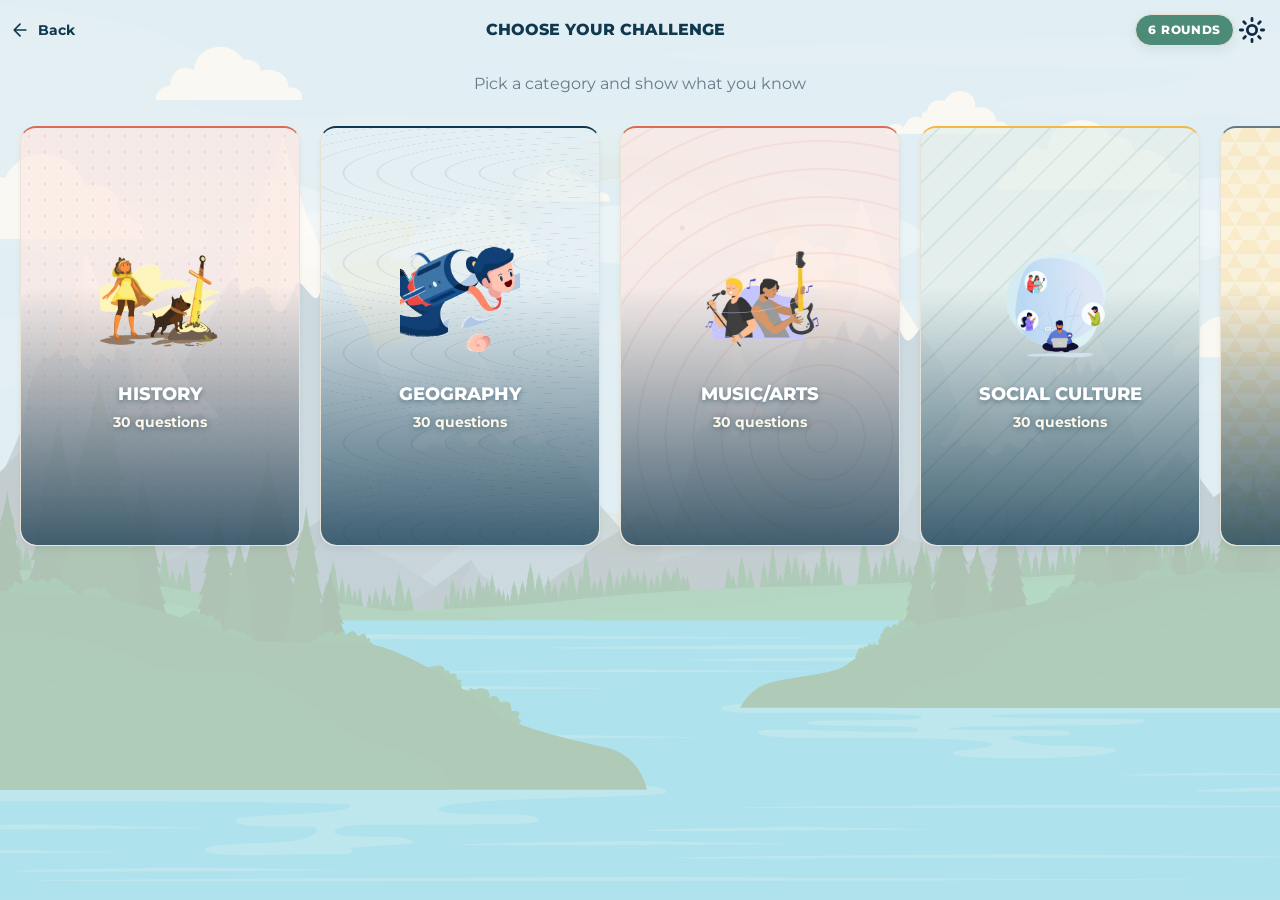
==== commit 4a672889: "Updated layout and fixes" ====
--- a/categories.html
+++ b/categories.html
@@ -19,25 +19,23 @@
 <body class="categories-screen">
 	<div class="clouds" aria-hidden="true"></div>
 	<main class="categories-page">
-		<div class="page-toolbar">
+		<header class="header-container">
 			<a class="back-link" href="home.html">
 				<svg aria-hidden="true" viewBox="0 0 24 24" fill="none">
 					<path d="M19 12H5m0 0 7 7m-7-7 7-7" stroke="currentColor" stroke-width="2" stroke-linecap="round" stroke-linejoin="round" />
 				</svg>
 				<span data-i18n="back">Back</span>
 			</a>
-			<div class="toolbar-actions">
-				<span class="rounds-badge" data-i18n="rounds" data-i18n-count="6">6 ROUNDS</span>
-				<button class="theme-toggle-btn" id="theme-toggle" type="button" aria-label="Switch to dark mode" aria-pressed="false">
-					<img id="theme-icon" src="assets/decor/sun.svg" alt="Theme Toggle">
-				</button>
-			</div>
+			<h1 data-i18n="categoriesHeading">PILI NG HAMON</h1>
+			<span class="rounds-badge" data-i18n="rounds" data-i18n-count="6">6 ROUNDS</span>
+			<button class="theme-toggle-btn" id="theme-toggle" type="button" aria-label="Switch to dark mode" aria-pressed="false">
+				<img id="theme-icon" src="assets/decor/sun.svg" alt="Theme Toggle">
+			</button>
+		</header>
+
+		<div class="page-heading">
+			<p data-i18n="categoriesSubtitle">Pick a category and show what you know</p>
 		</div>
-
-		<header class="page-heading">
-			<h1 data-i18n="categoriesHeading">PILI NG HAMON</h1>
-			<p data-i18n="categoriesSubtitle">Pick a category and show what you know</p>
-		</header>
 
 		<section class="category-grid" aria-label="Quiz categories">
 			<a class="category-card" href="quiz.html?category=HISTORY">
--- a/style.css
+++ b/style.css
@@ -54,6 +54,12 @@
     --text-grey: #A0B2C0;
 }
 
+html.dark-mode body *,
+body.dark-mode * {
+    color: #F9F5EE !important;
+    text-shadow: 0 1px 3px rgba(0, 0, 0, 0.85) !important;
+}
+
 html.dark-mode body,
 body.dark-mode {
     background-color: #0B161E;
@@ -198,7 +204,7 @@
 
 html.dark-mode .category-card {
     border-color: var(--border-grey);
-    background-color: rgba(20, 35, 46, 0.88) !important;
+    background-color: #1D3A4B !important;
     background-image: none;
 }
 
--- a/categories.css
+++ b/categories.css
@@ -50,29 +50,36 @@
 	background-color: transparent !important;
 }
 
-.page-toolbar {
+.header-container {
 	display: flex;
 	align-items: center;
 	justify-content: space-between;
+	width: 100%;
 	min-height: 40px;
-	width: 100%;
-	padding: 10px 20px;
-}
-
-.toolbar-actions {
-	display: flex;
-	align-items: center;
-	gap: 10px;
-}
-
-.page-toolbar .theme-toggle-btn {
+	padding: 0 10px;
+}
+
+.header-container h1 {
+	flex: 1 1 auto;
+	min-width: 0;
+	overflow: hidden;
+	margin: 0 8px;
+	font-size: 1rem;
+	line-height: 1.15;
+	text-overflow: ellipsis;
+	white-space: nowrap;
+}
+
+.header-container .theme-toggle-btn {
 	position: static;
-	flex: 0 0 44px;
-	margin-right: 15px;
+	flex: 0 0 36px;
+	width: 36px;
+	height: 36px;
+	margin: 0;
 }
 
 .rounds-badge {
-	margin-left: 10px;
+	flex: 0 0 auto;
 }
 
 .back-link {
@@ -141,7 +148,7 @@
 	gap: 20px;
 	min-height: 220px;
 	max-height: 480px;
-	width: 100%;
+	width: 100vw;
 	margin: 0 auto;
 	padding: 20px 20px 40px;
 	overflow-x: auto;
@@ -343,14 +350,56 @@
 
 @media (max-width: 420px) {
 	.categories-page {
-		width: min(100% - 32px, 480px);
+		width: 100%;
 		padding-top: 16px;
+	}
+
+	.header-container h1 {
+		margin: 0;
+		font-size: 0.62rem;
+	}
+
+	.header-container .back-link {
+		flex: 0 0 auto;
+		gap: 3px;
+		font-size: 0.72rem;
+	}
+
+	.header-container .back-link svg {
+		width: 16px;
+		height: 16px;
+	}
+
+	.header-container .rounds-badge {
+		padding: 6px;
+		font-size: 0.54rem;
+	}
+
+	.header-container .theme-toggle-btn {
+		flex-basis: 32px;
+		width: 32px;
+		height: 32px;
+	}
+
+	.header-container #theme-icon {
+		width: 24px;
+		height: 24px;
 	}
 
 	.page-heading {
 		margin: 10px 0 18px;
 	}
 
+	.category-grid {
+		gap: 12px;
+		margin: 0;
+		padding: 20px 16px 40px;
+	}
+
+	.category-card {
+		flex-basis: calc(100vw - 32px);
+		width: calc(100vw - 32px);
+	}
 }
 
 @media (max-width: 359px) {
@@ -358,12 +407,6 @@
 		width: 100%;
 		padding: 12px 0 24px;
 	}
-
-	.category-grid {
-		gap: 14px;
-		padding-right: 16px;
-		padding-left: 16px;
-	}
 }
 
 @media (prefers-reduced-motion: reduce) {
